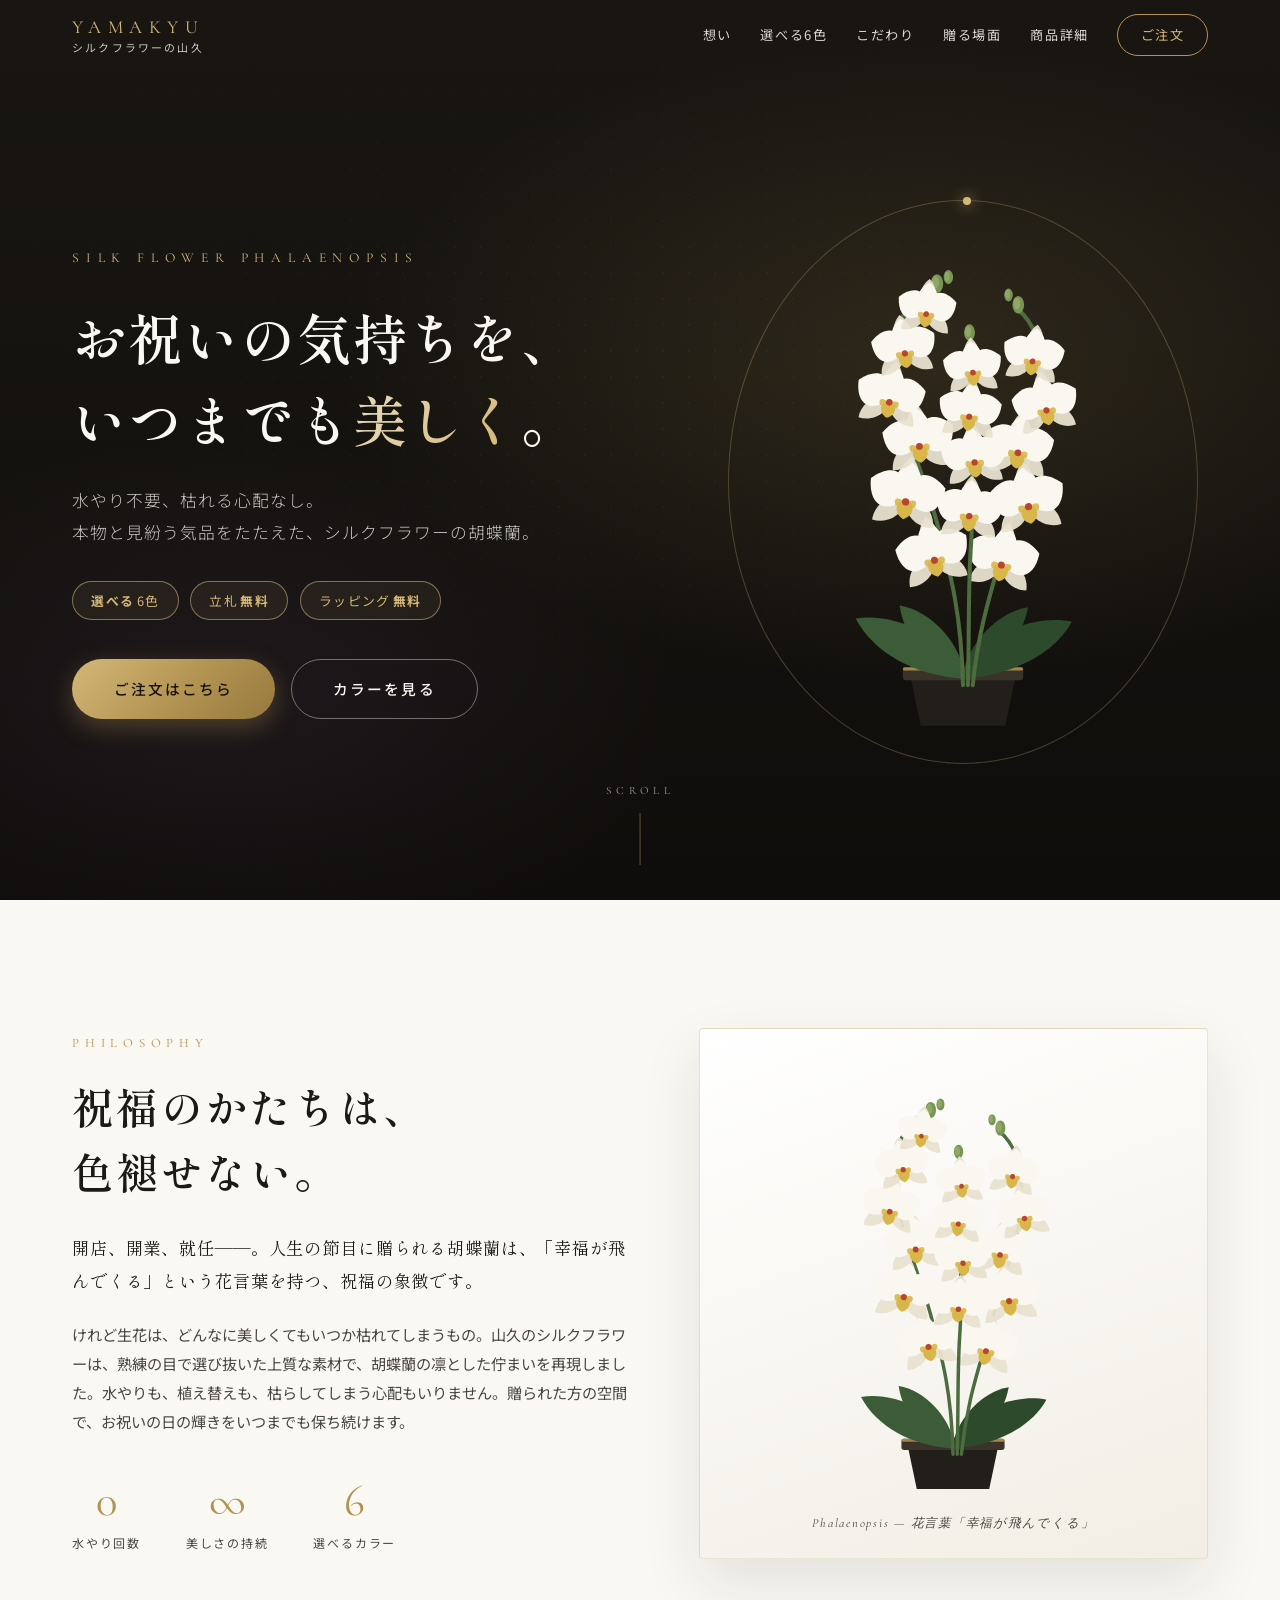
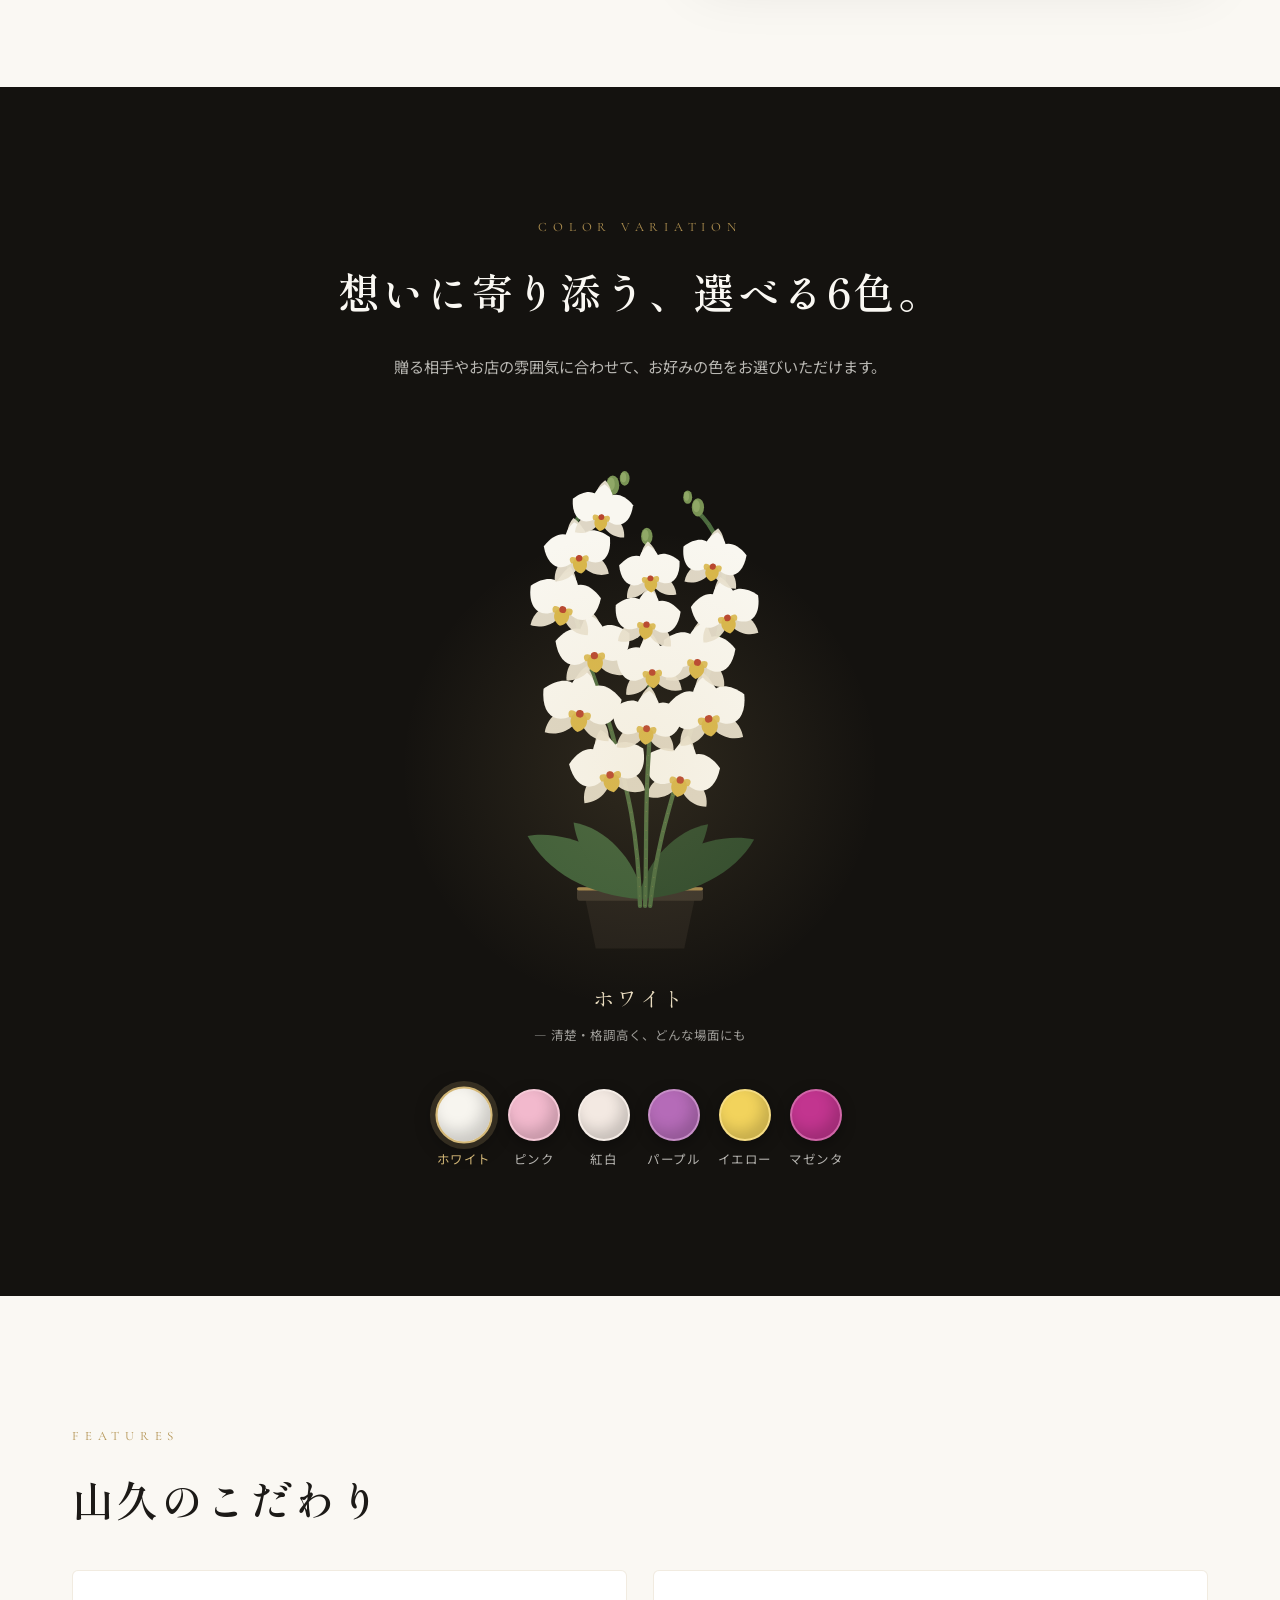
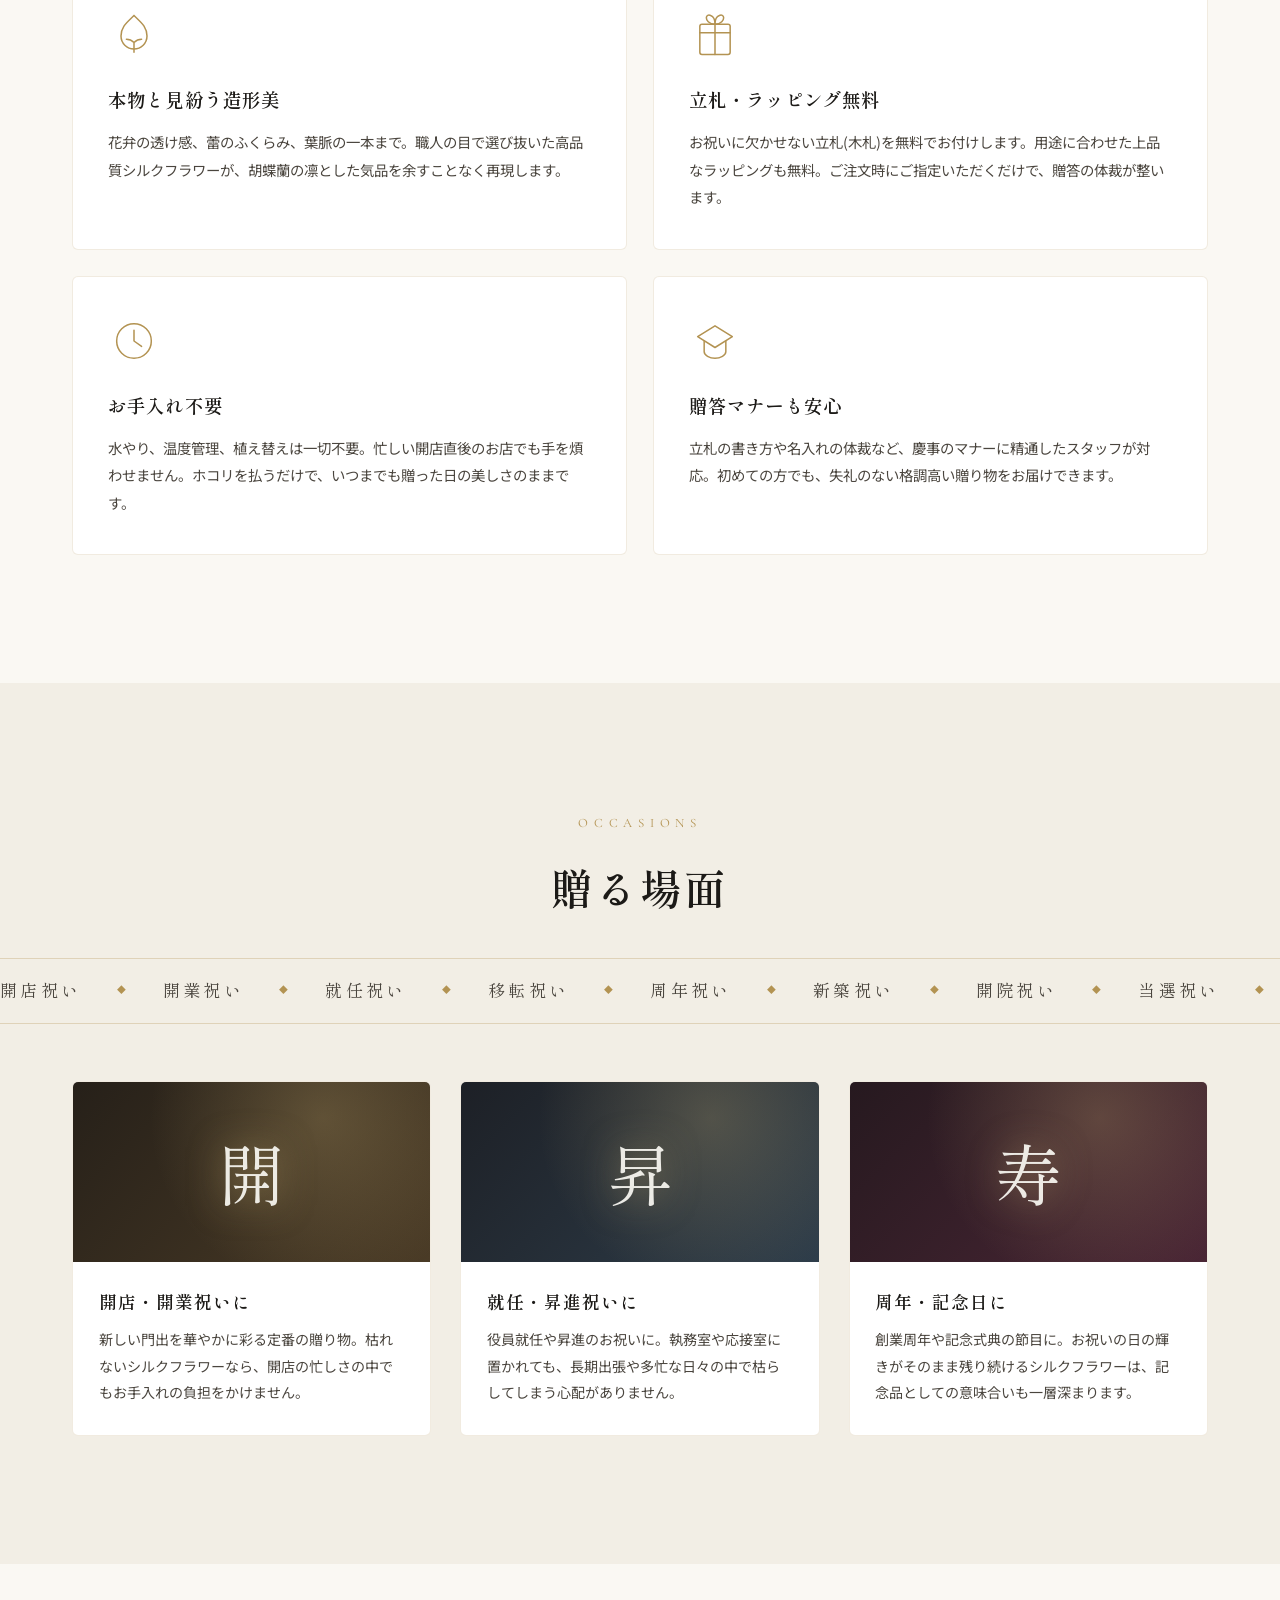
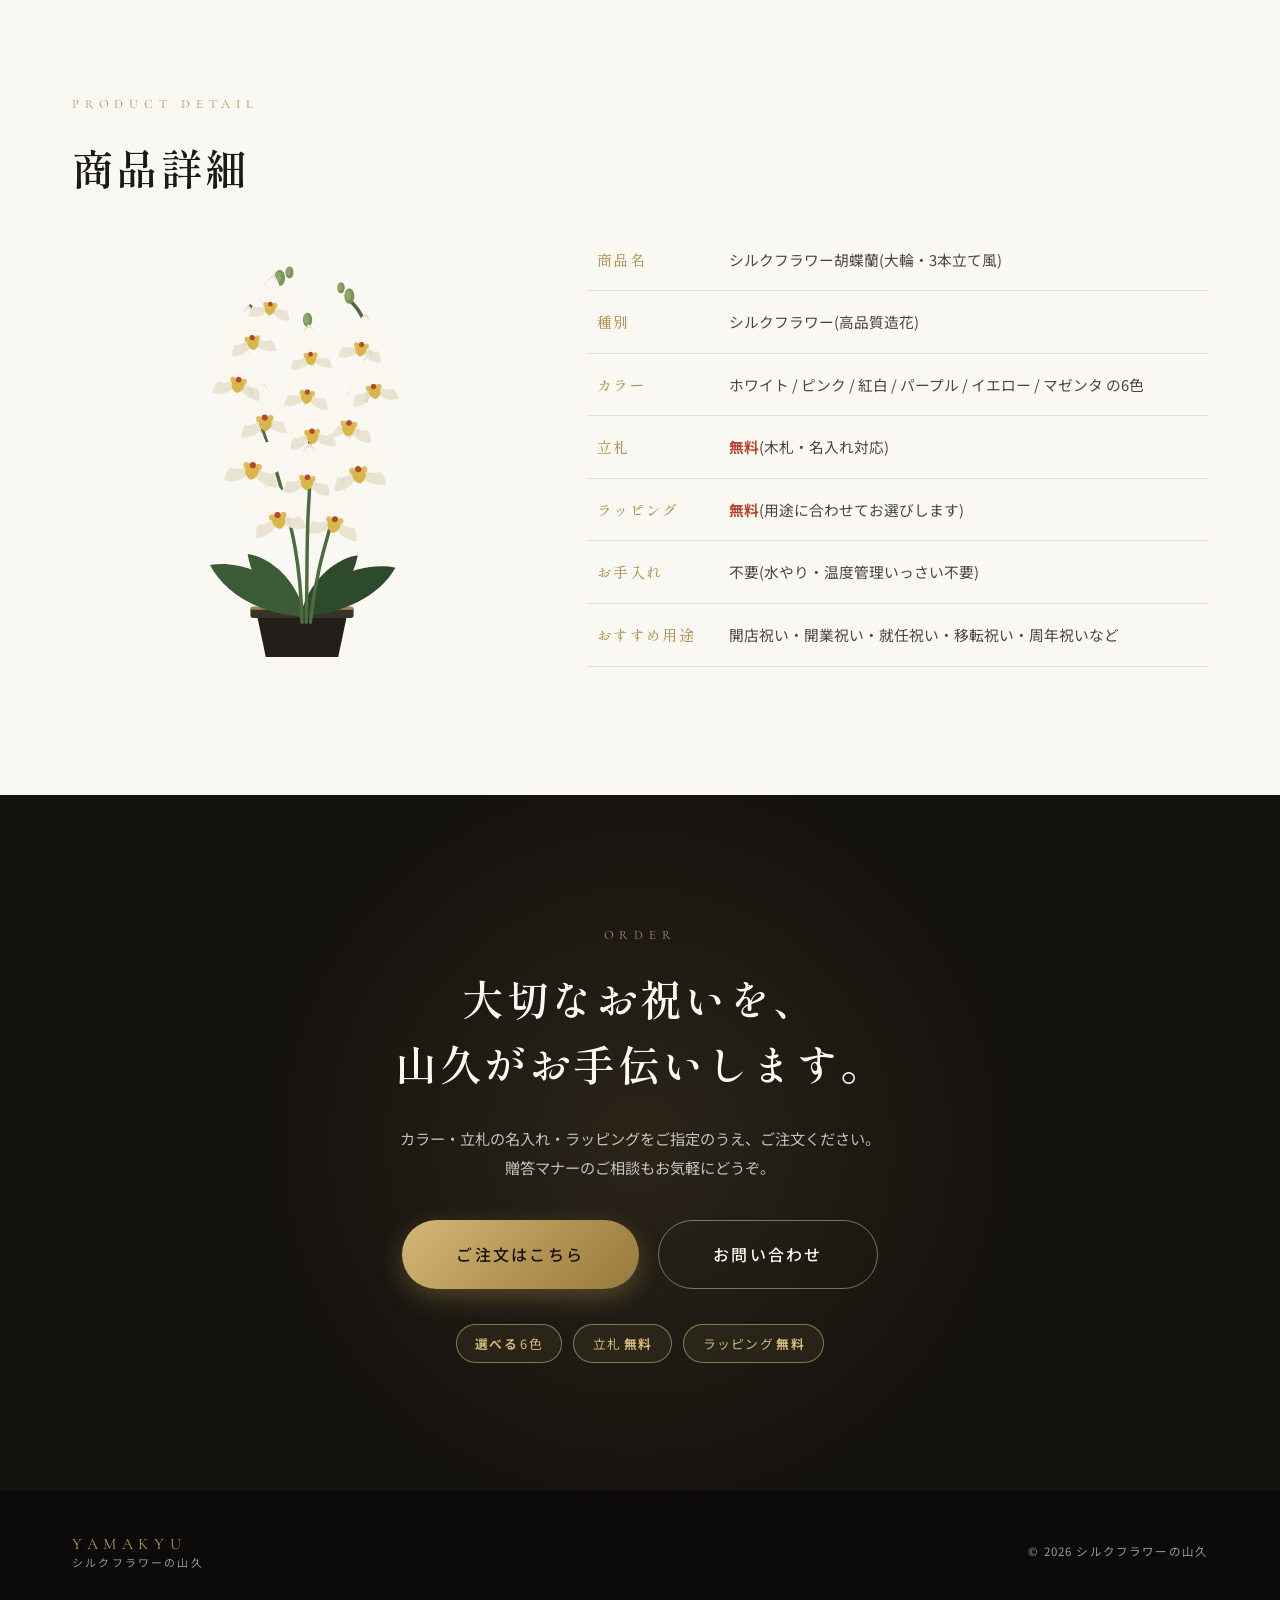
==== index.html @ a8467e7a "シルクフラワー胡蝶蘭の商品紹介LPを作成 - 高級感のあるダーク×ゴールドのモダンデザイン - SVG描画の胡蝶蘭(3本立て)と6色インタラクティブカラー切替 - 花びらパーティクル、スクロールリビー" ====
<!DOCTYPE html>
<html lang="ja">
<head>
<meta charset="UTF-8">
<meta name="viewport" content="width=device-width, initial-scale=1.0">
<title>シルクフラワーの山久 | 枯れない胡蝶蘭 — 選べる6色・立札/ラッピング無料</title>
<meta name="description" content="お祝いの気持ちを、いつまでも美しく。シルクフラワー(造花)の胡蝶蘭は水やり不要で枯れる心配なし。選べる6色、立札・ラッピング無料。開店祝い・開業祝い・就任祝いに。">
<link rel="preconnect" href="https://fonts.googleapis.com">
<link rel="preconnect" href="https://fonts.gstatic.com" crossorigin>
<link href="https://fonts.googleapis.com/css2?family=Shippori+Mincho:wght@400;500;600;700&family=Noto+Sans+JP:wght@300;400;500;700&family=Cormorant+Garamond:ital,wght@0,400;0,500;1,400&display=swap" rel="stylesheet">
<link rel="stylesheet" href="css/style.css">
<link rel="icon" href="data:image/svg+xml,<svg xmlns='http://www.w3.org/2000/svg' viewBox='0 0 100 100'><text y='.9em' font-size='90'>🌸</text></svg>">
</head>
<body>

<!-- ローディング -->
<div class="loader" id="loader">
  <div class="loader__inner">
    <span class="loader__kanji">祝</span>
    <span class="loader__line"></span>
  </div>
</div>

<!-- ヘッダー -->
<header class="header" id="header">
  <div class="header__inner">
    <a href="#top" class="header__logo">
      <span class="header__logo-en">YAMAKYU</span>
      <span class="header__logo-ja">シルクフラワーの山久</span>
    </a>
    <nav class="header__nav">
      <a href="#about">想い</a>
      <a href="#colors">選べる6色</a>
      <a href="#features">こだわり</a>
      <a href="#scenes">贈る場面</a>
      <a href="#spec">商品詳細</a>
      <a href="#order" class="header__cta">ご注文</a>
    </nav>
    <button class="header__burger" id="burger" aria-label="メニュー">
      <span></span><span></span><span></span>
    </button>
  </div>
</header>

<!-- ヒーロー -->
<section class="hero" id="top">
  <div class="hero__bg"></div>
  <div class="hero__petals" id="petals"></div>
  <div class="hero__inner">
    <div class="hero__text">
      <p class="hero__eyebrow reveal">SILK FLOWER PHALAENOPSIS</p>
      <h1 class="hero__title">
        <span class="hero__title-line"><span>お祝いの気持ちを、</span></span>
        <span class="hero__title-line"><span>いつまでも<em>美しく</em>。</span></span>
      </h1>
      <p class="hero__lead reveal">
        水やり不要、枯れる心配なし。<br>
        本物と見紛う気品をたたえた、シルクフラワーの胡蝶蘭。
      </p>
      <div class="hero__badges reveal">
        <span class="badge"><strong>選べる</strong>6色</span>
        <span class="badge">立札<strong>無料</strong></span>
        <span class="badge">ラッピング<strong>無料</strong></span>
      </div>
      <div class="hero__actions reveal">
        <a href="#order" class="btn btn--gold">ご注文はこちら</a>
        <a href="#colors" class="btn btn--ghost">カラーを見る</a>
      </div>
    </div>
    <div class="hero__visual">
      <div class="hero__orchid-frame">
        <div class="orchid-stage" id="heroOrchid"></div>
        <div class="hero__frame-ring"></div>
      </div>
    </div>
  </div>
  <div class="hero__scroll">
    <span>SCROLL</span>
    <span class="hero__scroll-line"></span>
  </div>
</section>

<!-- 想い -->
<section class="about section" id="about">
  <div class="section__inner">
    <div class="about__grid">
      <div class="about__text">
        <p class="section__eyebrow reveal">PHILOSOPHY</p>
        <h2 class="section__title reveal">祝福のかたちは、<br>色褪せない。</h2>
        <p class="about__lead reveal">
          開店、開業、就任——。人生の節目に贈られる胡蝶蘭は、「幸福が飛んでくる」という花言葉を持つ、祝福の象徴です。
        </p>
        <p class="about__body reveal">
          けれど生花は、どんなに美しくてもいつか枯れてしまうもの。山久のシルクフラワーは、熟練の目で選び抜いた上質な素材で、胡蝶蘭の凛とした佇まいを再現しました。水やりも、植え替えも、枯らしてしまう心配もいりません。贈られた方の空間で、お祝いの日の輝きをいつまでも保ち続けます。
        </p>
        <div class="about__stats reveal">
          <div class="stat">
            <span class="stat__num" data-count="0">0</span>
            <span class="stat__label">水やり回数</span>
          </div>
          <div class="stat">
            <span class="stat__num stat__num--inf">∞</span>
            <span class="stat__label">美しさの持続</span>
          </div>
          <div class="stat">
            <span class="stat__num" data-count="6">0</span>
            <span class="stat__label">選べるカラー</span>
          </div>
        </div>
      </div>
      <div class="about__visual reveal">
        <div class="about__img-frame">
          <div class="orchid-stage orchid-stage--small" id="aboutOrchid"></div>
          <span class="about__img-caption">Phalaenopsis — 花言葉「幸福が飛んでくる」</span>
        </div>
      </div>
    </div>
  </div>
</section>

<!-- 選べる6色 -->
<section class="colors section section--dark" id="colors">
  <div class="section__inner">
    <p class="section__eyebrow reveal">COLOR VARIATION</p>
    <h2 class="section__title reveal">想いに寄り添う、<br class="sp-only">選べる6色。</h2>
    <p class="colors__lead reveal">贈る相手やお店の雰囲気に合わせて、お好みの色をお選びいただけます。</p>

    <div class="colors__stage reveal">
      <div class="orchid-stage orchid-stage--large" id="colorOrchid"></div>
      <p class="colors__current" id="colorName">ホワイト<small>— 清楚・格調高く、どんな場面にも</small></p>
    </div>

    <div class="colors__picker reveal" id="colorPicker" role="tablist" aria-label="カラー選択">
      <button class="color-chip is-active" data-color="white" style="--chip:#f7f5ef" aria-label="ホワイト"><span></span>ホワイト</button>
      <button class="color-chip" data-color="pink" style="--chip:#f2b9cd" aria-label="ピンク"><span></span>ピンク</button>
      <button class="color-chip" data-color="redlip" style="--chip:#f3e9e2" aria-label="紅白" ><span></span>紅白</button>
      <button class="color-chip" data-color="purple" style="--chip:#b56bb8" aria-label="パープル"><span></span>パープル</button>
      <button class="color-chip" data-color="yellow" style="--chip:#f2d35c" aria-label="イエロー"><span></span>イエロー</button>
      <button class="color-chip" data-color="magenta" style="--chip:#c2358f" aria-label="マゼンタ"><span></span>マゼンタ</button>
    </div>
  </div>
</section>

<!-- こだわり -->
<section class="features section" id="features">
  <div class="section__inner">
    <p class="section__eyebrow reveal">FEATURES</p>
    <h2 class="section__title reveal">山久のこだわり</h2>
    <div class="features__grid">
      <article class="feature reveal">
        <div class="feature__icon">
          <svg viewBox="0 0 48 48" fill="none" stroke="currentColor" stroke-width="1.4"><path d="M24 6c6 6 12 10 12 19a12 12 0 1 1-24 0c0-9 6-13 12-19Z"/><path d="M24 40v-9m0 0c-2-2-5-3-7-3m7 3c2-2 5-3 7-3" stroke-linecap="round"/></svg>
        </div>
        <h3>本物と見紛う造形美</h3>
        <p>花弁の透け感、蕾のふくらみ、葉脈の一本まで。職人の目で選び抜いた高品質シルクフラワーが、胡蝶蘭の凛とした気品を余すことなく再現します。</p>
      </article>
      <article class="feature reveal">
        <div class="feature__icon">
          <svg viewBox="0 0 48 48" fill="none" stroke="currentColor" stroke-width="1.4"><rect x="10" y="14" width="28" height="28" rx="2"/><path d="M10 22h28M24 14v28M24 14c-6 0-8-4-8-6 0-2 2-3 4-2 3 1 4 5 4 8Zm0 0c6 0 8-4 8-6 0-2-2-3-4-2-3 1-4 5-4 8Z" stroke-linecap="round" stroke-linejoin="round"/></svg>
        </div>
        <h3>立札・ラッピング無料</h3>
        <p>お祝いに欠かせない立札(木札)を無料でお付けします。用途に合わせた上品なラッピングも無料。ご注文時にご指定いただくだけで、贈答の体裁が整います。</p>
      </article>
      <article class="feature reveal">
        <div class="feature__icon">
          <svg viewBox="0 0 48 48" fill="none" stroke="currentColor" stroke-width="1.4"><circle cx="24" cy="24" r="16"/><path d="M24 14v10l7 5" stroke-linecap="round" stroke-linejoin="round"/></svg>
        </div>
        <h3>お手入れ不要</h3>
        <p>水やり、温度管理、植え替えは一切不要。忙しい開店直後のお店でも手を煩わせません。ホコリを払うだけで、いつまでも贈った日の美しさのままです。</p>
      </article>
      <article class="feature reveal">
        <div class="feature__icon">
          <svg viewBox="0 0 48 48" fill="none" stroke="currentColor" stroke-width="1.4"><path d="M8 20l16-10 16 10-16 10L8 20Z" stroke-linejoin="round"/><path d="M14 24v10c0 3 5 6 10 6s10-3 10-6V24" stroke-linecap="round"/></svg>
        </div>
        <h3>贈答マナーも安心</h3>
        <p>立札の書き方や名入れの体裁など、慶事のマナーに精通したスタッフが対応。初めての方でも、失礼のない格調高い贈り物をお届けできます。</p>
      </article>
    </div>
  </div>
</section>

<!-- 贈る場面 -->
<section class="scenes section section--ivory" id="scenes">
  <div class="section__inner">
    <p class="section__eyebrow reveal">OCCASIONS</p>
    <h2 class="section__title reveal">贈る場面</h2>
  </div>
  <div class="scenes__marquee" aria-hidden="true">
    <div class="scenes__track">
      <span>開店祝い</span><span>◆</span><span>開業祝い</span><span>◆</span><span>就任祝い</span><span>◆</span><span>移転祝い</span><span>◆</span><span>周年祝い</span><span>◆</span><span>新築祝い</span><span>◆</span><span>開院祝い</span><span>◆</span><span>当選祝い</span><span>◆</span>
      <span>開店祝い</span><span>◆</span><span>開業祝い</span><span>◆</span><span>就任祝い</span><span>◆</span><span>移転祝い</span><span>◆</span><span>周年祝い</span><span>◆</span><span>新築祝い</span><span>◆</span><span>開院祝い</span><span>◆</span><span>当選祝い</span><span>◆</span>
    </div>
  </div>
  <div class="section__inner">
    <div class="scenes__grid">
      <article class="scene reveal">
        <div class="scene__visual scene__visual--a"><span class="scene__kanji">開</span></div>
        <h3>開店・開業祝いに</h3>
        <p>新しい門出を華やかに彩る定番の贈り物。枯れないシルクフラワーなら、開店の忙しさの中でもお手入れの負担をかけません。</p>
      </article>
      <article class="scene reveal">
        <div class="scene__visual scene__visual--b"><span class="scene__kanji">昇</span></div>
        <h3>就任・昇進祝いに</h3>
        <p>役員就任や昇進のお祝いに。執務室や応接室に置かれても、長期出張や多忙な日々の中で枯らしてしまう心配がありません。</p>
      </article>
      <article class="scene reveal">
        <div class="scene__visual scene__visual--c"><span class="scene__kanji">寿</span></div>
        <h3>周年・記念日に</h3>
        <p>創業周年や記念式典の節目に。お祝いの日の輝きがそのまま残り続けるシルクフラワーは、記念品としての意味合いも一層深まります。</p>
      </article>
    </div>
  </div>
</section>

<!-- 商品詳細 -->
<section class="spec section" id="spec">
  <div class="section__inner">
    <p class="section__eyebrow reveal">PRODUCT DETAIL</p>
    <h2 class="section__title reveal">商品詳細</h2>
    <div class="spec__grid">
      <div class="spec__visual reveal">
        <div class="orchid-stage orchid-stage--small" id="specOrchid"></div>
      </div>
      <table class="spec__table reveal">
        <tbody>
          <tr><th>商品名</th><td>シルクフラワー胡蝶蘭(大輪・3本立て風)</td></tr>
          <tr><th>種別</th><td>シルクフラワー(高品質造花)</td></tr>
          <tr><th>カラー</th><td>ホワイト / ピンク / 紅白 / パープル / イエロー / マゼンタ の6色</td></tr>
          <tr><th>立札</th><td><em>無料</em>(木札・名入れ対応)</td></tr>
          <tr><th>ラッピング</th><td><em>無料</em>(用途に合わせてお選びします)</td></tr>
          <tr><th>お手入れ</th><td>不要(水やり・温度管理いっさい不要)</td></tr>
          <tr><th>おすすめ用途</th><td>開店祝い・開業祝い・就任祝い・移転祝い・周年祝いなど</td></tr>
        </tbody>
      </table>
    </div>
  </div>
</section>

<!-- ご注文 -->
<section class="order section section--dark" id="order">
  <div class="order__glow"></div>
  <div class="section__inner order__inner">
    <p class="section__eyebrow reveal">ORDER</p>
    <h2 class="section__title reveal">大切なお祝いを、<br>山久がお手伝いします。</h2>
    <p class="order__lead reveal">
      カラー・立札の名入れ・ラッピングをご指定のうえ、ご注文ください。<br>
      贈答マナーのご相談もお気軽にどうぞ。
    </p>
    <div class="order__actions reveal">
      <a href="#" class="btn btn--gold btn--large">ご注文はこちら</a>
      <a href="#" class="btn btn--ghost btn--large">お問い合わせ</a>
    </div>
    <div class="hero__badges order__badges reveal">
      <span class="badge"><strong>選べる</strong>6色</span>
      <span class="badge">立札<strong>無料</strong></span>
      <span class="badge">ラッピング<strong>無料</strong></span>
    </div>
  </div>
</section>

<!-- フッター -->
<footer class="footer">
  <div class="footer__inner">
    <div class="footer__brand">
      <span class="footer__logo-en">YAMAKYU</span>
      <span class="footer__logo-ja">シルクフラワーの山久</span>
    </div>
    <p class="footer__copy">&copy; 2026 シルクフラワーの山久</p>
  </div>
</footer>

<script src="js/main.js"></script>
</body>
</html>
---- css/style.css ----
/* ============================================================
   シルクフラワーの山久 — 胡蝶蘭 LP
   ============================================================ */
:root {
  --ink: #1c1a17;
  --ink-soft: #4a453e;
  --ivory: #faf8f3;
  --ivory-deep: #f2eee5;
  --gold: #b39352;
  --gold-bright: #d4b878;
  --gold-pale: #e9dcc0;
  --dark: #14120f;
  --dark-2: #1e1b16;
  --white: #ffffff;

  /* 胡蝶蘭のカラー(JSで切替) */
  --petal-main: #f9f7f0;
  --petal-edge: #eee9db;
  --petal-lip: #d8b64a;
  --petal-center: #b8452e;

  --font-serif: "Shippori Mincho", "Hiragino Mincho ProN", serif;
  --font-sans: "Noto Sans JP", "Hiragino Kaku Gothic ProN", sans-serif;
  --font-en: "Cormorant Garamond", serif;

  --ease-out: cubic-bezier(0.22, 1, 0.36, 1);
  --ease-smooth: cubic-bezier(0.65, 0, 0.35, 1);
}

* { margin: 0; padding: 0; box-sizing: border-box; }

html { scroll-behavior: smooth; }

body {
  font-family: var(--font-sans);
  color: var(--ink);
  background: var(--ivory);
  line-height: 1.9;
  font-weight: 400;
  overflow-x: hidden;
  -webkit-font-smoothing: antialiased;
}

img, svg { max-width: 100%; display: block; }
a { color: inherit; text-decoration: none; }
button { font-family: inherit; cursor: pointer; border: none; background: none; }

.sp-only { display: none; }

/* ------------------------------------------------------------
   Loader
------------------------------------------------------------ */
.loader {
  position: fixed; inset: 0; z-index: 1000;
  background: var(--dark);
  display: flex; align-items: center; justify-content: center;
  transition: opacity 0.9s var(--ease-smooth), visibility 0.9s;
}
.loader.is-done { opacity: 0; visibility: hidden; pointer-events: none; }
.loader__inner { text-align: center; }
.loader__kanji {
  font-family: var(--font-serif);
  font-size: clamp(3rem, 8vw, 5rem);
  color: var(--gold-bright);
  display: block;
  opacity: 0;
  animation: loaderKanji 1.4s var(--ease-out) 0.15s forwards;
}
.loader__line {
  display: block; width: 0; height: 1px; margin: 1.2rem auto 0;
  background: linear-gradient(90deg, transparent, var(--gold), transparent);
  animation: loaderLine 1.2s var(--ease-smooth) 0.4s forwards;
}
@keyframes loaderKanji {
  from { opacity: 0; transform: translateY(16px) scale(0.96); filter: blur(6px); }
  to   { opacity: 1; transform: none; filter: none; }
}
@keyframes loaderLine { to { width: 120px; } }

/* ------------------------------------------------------------
   Header
------------------------------------------------------------ */
.header {
  position: fixed; top: 0; left: 0; right: 0; z-index: 100;
  transition: background 0.5s, box-shadow 0.5s, transform 0.5s var(--ease-smooth);
  transform: translateY(-100%);
}
.header.is-visible { transform: none; }
.header.is-scrolled {
  background: rgba(20, 18, 15, 0.82);
  backdrop-filter: blur(14px);
  -webkit-backdrop-filter: blur(14px);
  box-shadow: 0 1px 0 rgba(212, 184, 120, 0.18);
}
.header__inner {
  max-width: 1200px; margin: 0 auto; padding: 0.9rem 2rem;
  display: flex; align-items: center; justify-content: space-between;
}
.header__logo { display: flex; flex-direction: column; line-height: 1.3; }
.header__logo-en {
  font-family: var(--font-en); font-size: 1.15rem; letter-spacing: 0.35em;
  color: var(--gold-bright);
}
.header__logo-ja { font-size: 0.68rem; letter-spacing: 0.2em; color: rgba(250, 248, 243, 0.8); }
.header__nav { display: flex; align-items: center; gap: 1.8rem; }
.header__nav a {
  font-size: 0.82rem; letter-spacing: 0.12em; color: rgba(250, 248, 243, 0.85);
  position: relative; padding: 0.3rem 0;
  transition: color 0.3s;
}
.header__nav a::after {
  content: ""; position: absolute; left: 0; bottom: 0; width: 100%; height: 1px;
  background: var(--gold-bright);
  transform: scaleX(0); transform-origin: right;
  transition: transform 0.4s var(--ease-smooth);
}
.header__nav a:hover { color: var(--gold-bright); }
.header__nav a:hover::after { transform: scaleX(1); transform-origin: left; }
.header__nav .header__cta {
  border: 1px solid var(--gold); border-radius: 999px;
  padding: 0.45rem 1.4rem; color: var(--gold-bright);
  transition: background 0.35s, color 0.35s;
}
.header__nav .header__cta::after { display: none; }
.header__nav .header__cta:hover { background: var(--gold); color: var(--dark); }
.header__burger { display: none; }

/* ------------------------------------------------------------
   共通
------------------------------------------------------------ */
.section { padding: clamp(5rem, 10vw, 8.5rem) 0; position: relative; }
.section__inner { max-width: 1200px; margin: 0 auto; padding: 0 2rem; }
.section__eyebrow {
  font-family: var(--font-en); font-size: 0.8rem; letter-spacing: 0.45em;
  color: var(--gold); margin-bottom: 1.2rem;
}
.section__title {
  font-family: var(--font-serif); font-weight: 600;
  font-size: clamp(1.7rem, 4vw, 2.6rem);
  line-height: 1.55; letter-spacing: 0.06em;
  margin-bottom: 1.8rem;
}
.section--dark { background: var(--dark); color: var(--ivory); }
.section--dark .section__title { color: var(--ivory); }
.section--ivory { background: var(--ivory-deep); }

.btn {
  display: inline-flex; align-items: center; justify-content: center;
  padding: 0.95rem 2.6rem; border-radius: 999px;
  font-size: 0.92rem; letter-spacing: 0.14em; font-weight: 500;
  position: relative; overflow: hidden;
  transition: transform 0.35s var(--ease-out), box-shadow 0.35s, color 0.35s, background 0.35s, border-color 0.35s;
}
.btn--gold {
  background: linear-gradient(135deg, var(--gold-bright), var(--gold) 55%, #96793e);
  color: var(--dark);
  box-shadow: 0 8px 24px rgba(179, 147, 82, 0.35);
}
.btn--gold::before {
  content: ""; position: absolute; inset: 0;
  background: linear-gradient(110deg, transparent 30%, rgba(255,255,255,0.55) 50%, transparent 70%);
  transform: translateX(-120%);
  transition: transform 0.7s var(--ease-smooth);
}
.btn--gold:hover { transform: translateY(-3px); box-shadow: 0 14px 32px rgba(179, 147, 82, 0.5); }
.btn--gold:hover::before { transform: translateX(120%); }
.btn--ghost {
  border: 1px solid currentColor; color: inherit;
}
.btn--ghost:hover { background: rgba(179, 147, 82, 0.12); border-color: var(--gold); color: var(--gold); transform: translateY(-3px); }
.hero .btn--ghost, .order .btn--ghost { color: var(--ivory); border-color: rgba(250,248,243,0.4); }
.hero .btn--ghost:hover, .order .btn--ghost:hover { color: var(--gold-bright); border-color: var(--gold-bright); background: rgba(212,184,120,0.08); }
.btn--large { padding: 1.15rem 3.4rem; font-size: 1rem; }

.badge {
  display: inline-flex; align-items: center; gap: 0.2em;
  border: 1px solid rgba(212, 184, 120, 0.55);
  color: var(--gold-bright);
  border-radius: 999px; padding: 0.4rem 1.15rem;
  font-size: 0.8rem; letter-spacing: 0.1em;
  background: rgba(212, 184, 120, 0.07);
}
.badge strong { font-weight: 700; }

/* スクロール連動リビール */
.reveal {
  opacity: 0; transform: translateY(34px);
  transition: opacity 1s var(--ease-out), transform 1s var(--ease-out);
}
.reveal.is-inview { opacity: 1; transform: none; }

/* ------------------------------------------------------------
   Hero
------------------------------------------------------------ */
.hero {
  min-height: 100svh;
  display: flex; flex-direction: column; justify-content: center;
  position: relative;
  background: var(--dark);
  color: var(--ivory);
  overflow: hidden;
}
.hero__bg {
  position: absolute; inset: 0;
  background:
    radial-gradient(ellipse 70% 55% at 72% 40%, rgba(179, 147, 82, 0.16), transparent 65%),
    radial-gradient(ellipse 55% 45% at 18% 78%, rgba(120, 82, 130, 0.12), transparent 65%),
    linear-gradient(180deg, #191612, var(--dark) 55%, #0f0d0b);
}
.hero__bg::after {
  content: ""; position: absolute; inset: 0;
  background-image: radial-gradient(rgba(212,184,120,0.05) 1px, transparent 1px);
  background-size: 26px 26px;
  mask-image: radial-gradient(ellipse 80% 70% at 50% 40%, #000, transparent 75%);
  -webkit-mask-image: radial-gradient(ellipse 80% 70% at 50% 40%, #000, transparent 75%);
}
.hero__inner {
  position: relative; z-index: 2;
  max-width: 1200px; margin: 0 auto; padding: 8rem 2rem 4rem;
  display: grid; grid-template-columns: 1.1fr 0.9fr; gap: 3rem; align-items: center;
  width: 100%;
}
.hero__eyebrow {
  font-family: var(--font-en); letter-spacing: 0.5em; font-size: 0.85rem;
  color: var(--gold-bright); margin-bottom: 1.6rem;
}
.hero__title {
  font-family: var(--font-serif); font-weight: 600;
  font-size: clamp(2rem, 4.6vw, 3.4rem);
  line-height: 1.5; letter-spacing: 0.04em;
  margin-bottom: 1.6rem;
}
.hero__title em {
  font-style: normal;
  background: linear-gradient(120deg, var(--gold-pale), var(--gold-bright), var(--gold-pale));
  background-size: 200% auto;
  -webkit-background-clip: text; background-clip: text;
  -webkit-text-fill-color: transparent; color: transparent;
  animation: goldShimmer 4s linear infinite;
}
@keyframes goldShimmer { to { background-position: 200% center; } }
.hero__title-line { display: block; overflow: hidden; }
.hero__title-line > span {
  display: inline-block; transform: translateY(110%);
  animation: titleUp 1.1s var(--ease-out) forwards;
}
.hero__title-line:nth-child(2) > span { animation-delay: 0.18s; }
@keyframes titleUp { to { transform: none; } }
.hero__lead {
  color: rgba(250, 248, 243, 0.78);
  font-size: clamp(0.95rem, 1.6vw, 1.05rem);
  font-weight: 300; letter-spacing: 0.06em;
  margin-bottom: 2rem;
}
.hero__badges { display: flex; flex-wrap: wrap; gap: 0.7rem; margin-bottom: 2.4rem; }
.hero__actions { display: flex; flex-wrap: wrap; gap: 1rem; }

.hero__visual { display: flex; justify-content: center; }
.hero__orchid-frame { position: relative; width: min(420px, 90%); aspect-ratio: 5 / 6; }
.hero__frame-ring {
  position: absolute; inset: -6%;
  border: 1px solid rgba(212, 184, 120, 0.28);
  border-radius: 50%;
  animation: ringSpin 26s linear infinite;
}
.hero__frame-ring::before {
  content: ""; position: absolute; top: -4px; left: 50%;
  width: 8px; height: 8px; border-radius: 50%;
  background: var(--gold-bright);
  box-shadow: 0 0 14px rgba(212, 184, 120, 0.9);
}
@keyframes ringSpin { to { transform: rotate(360deg); } }

/* 浮遊する花びら */
.hero__petals { position: absolute; inset: 0; z-index: 1; pointer-events: none; }
.petal {
  position: absolute; top: -6%;
  width: 16px; height: 12px;
  background: radial-gradient(ellipse at 35% 35%, var(--pcol, #f2e8d8), rgba(242, 232, 216, 0.25));
  border-radius: 60% 40% 55% 45% / 50% 55% 45% 50%;
  opacity: 0;
  animation: petalFall var(--dur, 12s) linear var(--delay, 0s) infinite;
}
@keyframes petalFall {
  0%   { opacity: 0; transform: translate(0, 0) rotate(0deg) scale(var(--pscale, 1)); }
  8%   { opacity: 0.85; }
  85%  { opacity: 0.55; }
  100% { opacity: 0; transform: translate(var(--drift, 60px), 112vh) rotate(var(--spin, 540deg)) scale(var(--pscale, 1)); }
}

.hero__scroll {
  position: absolute; bottom: 2.2rem; left: 50%; transform: translateX(-50%);
  z-index: 3; display: flex; flex-direction: column; align-items: center; gap: 0.7rem;
  font-family: var(--font-en); font-size: 0.7rem; letter-spacing: 0.4em;
  color: rgba(250,248,243,0.6);
}
.hero__scroll-line { width: 1px; height: 52px; background: rgba(212,184,120,0.4); position: relative; overflow: hidden; }
.hero__scroll-line::after {
  content: ""; position: absolute; top: -100%; left: 0; width: 100%; height: 100%;
  background: var(--gold-bright);
  animation: scrollDrop 2s var(--ease-smooth) infinite;
}
@keyframes scrollDrop { to { top: 100%; } }

/* ------------------------------------------------------------
   胡蝶蘭 SVG ステージ
------------------------------------------------------------ */
.orchid-stage { width: 100%; height: 100%; }
.orchid-stage svg { width: 100%; height: 100%; overflow: visible; }
.orchid-stage--small { width: min(360px, 100%); aspect-ratio: 5 / 6; margin: 0 auto; }
.orchid-stage--large { width: min(440px, 92vw); aspect-ratio: 5 / 6; margin: 0 auto; }

.orchid-stage .petal-main { fill: var(--petal-main); transition: fill 0.8s var(--ease-smooth); }
.orchid-stage .petal-edge { fill: var(--petal-edge); transition: fill 0.8s var(--ease-smooth); }
.orchid-stage .petal-lip  { fill: var(--petal-lip);  transition: fill 0.8s var(--ease-smooth); }
.orchid-stage .petal-center { fill: var(--petal-center); transition: fill 0.8s var(--ease-smooth); }

.orchid-flower { transform-box: fill-box; transform-origin: center; animation: flowerSway 7s ease-in-out infinite; }
.orchid-flower:nth-child(2n) { animation-delay: -2.4s; animation-duration: 8s; }
.orchid-flower:nth-child(3n) { animation-delay: -4.8s; animation-duration: 9s; }
@keyframes flowerSway {
  0%, 100% { transform: rotate(-1.6deg); }
  50%      { transform: rotate(1.6deg); }
}

/* ------------------------------------------------------------
   About
------------------------------------------------------------ */
.about__grid { display: grid; grid-template-columns: 1.05fr 0.95fr; gap: 4rem; align-items: center; }
.about__lead {
  font-family: var(--font-serif); font-size: 1.08rem; letter-spacing: 0.05em;
  color: var(--ink); margin-bottom: 1.4rem;
}
.about__body { color: var(--ink-soft); font-size: 0.95rem; margin-bottom: 2.6rem; }
.about__stats { display: flex; gap: 2.8rem; }
.stat { text-align: center; }
.stat__num {
  font-family: var(--font-en); font-size: 2.8rem; line-height: 1.1;
  color: var(--gold); display: block;
}
.stat__label { font-size: 0.75rem; letter-spacing: 0.15em; color: var(--ink-soft); }
.about__img-frame {
  background: linear-gradient(160deg, #ffffff, var(--ivory-deep));
  border: 1px solid rgba(179, 147, 82, 0.25);
  border-radius: 4px;
  padding: 2.2rem 1.6rem 1.4rem;
  box-shadow: 0 24px 60px rgba(28, 26, 23, 0.1);
  text-align: center;
}
.about__img-caption {
  display: block; margin-top: 1rem;
  font-family: var(--font-en); font-size: 0.78rem; letter-spacing: 0.14em;
  color: var(--ink-soft); font-style: italic;
}

/* ------------------------------------------------------------
   Colors
------------------------------------------------------------ */
.colors { text-align: center; }
.colors__lead { color: rgba(250,248,243,0.72); font-size: 0.95rem; margin-bottom: 3rem; }
.colors__stage { position: relative; margin-bottom: 2.6rem; }
.colors__stage::before {
  content: ""; position: absolute; left: 50%; top: 55%;
  width: min(520px, 90vw); height: min(520px, 90vw);
  transform: translate(-50%, -50%);
  background: radial-gradient(circle, rgba(212, 184, 120, 0.14), transparent 65%);
  pointer-events: none;
}
.colors__current {
  font-family: var(--font-serif); font-size: 1.3rem; letter-spacing: 0.12em;
  color: var(--gold-pale); margin-top: 1.4rem;
  transition: opacity 0.4s;
}
.colors__current small {
  display: block; font-family: var(--font-sans); font-size: 0.78rem;
  letter-spacing: 0.08em; color: rgba(250,248,243,0.6); margin-top: 0.3rem;
}
.colors__current.is-fading { opacity: 0; }

.colors__picker { display: flex; flex-wrap: wrap; justify-content: center; gap: 1.1rem; }
.color-chip {
  display: flex; flex-direction: column; align-items: center; gap: 0.55rem;
  color: rgba(250,248,243,0.7); font-size: 0.78rem; letter-spacing: 0.12em;
  transition: color 0.3s, transform 0.3s var(--ease-out);
}
.color-chip span {
  width: 52px; height: 52px; border-radius: 50%;
  background: var(--chip);
  border: 2px solid rgba(250, 248, 243, 0.25);
  box-shadow: inset -6px -8px 14px rgba(0,0,0,0.18), 0 4px 14px rgba(0,0,0,0.35);
  transition: transform 0.35s var(--ease-out), border-color 0.35s, box-shadow 0.35s;
}
.color-chip:hover { transform: translateY(-4px); color: var(--ivory); }
.color-chip:hover span { border-color: var(--gold-bright); }
.color-chip.is-active { color: var(--gold-bright); }
.color-chip.is-active span {
  border-color: var(--gold-bright);
  box-shadow: inset -6px -8px 14px rgba(0,0,0,0.18), 0 0 0 5px rgba(212,184,120,0.18), 0 4px 18px rgba(0,0,0,0.4);
  transform: scale(1.1);
}

/* ------------------------------------------------------------
   Features
------------------------------------------------------------ */
.features__grid {
  display: grid; grid-template-columns: repeat(2, 1fr); gap: 1.6rem;
  margin-top: 2.4rem;
}
.feature {
  background: #ffffff;
  border: 1px solid rgba(179, 147, 82, 0.18);
  border-radius: 6px;
  padding: 2.4rem 2.2rem;
  position: relative; overflow: hidden;
  transition: transform 0.5s var(--ease-out), box-shadow 0.5s;
}
.feature::before {
  content: ""; position: absolute; top: 0; left: 0; right: 0; height: 2px;
  background: linear-gradient(90deg, transparent, var(--gold), transparent);
  transform: scaleX(0);
  transition: transform 0.6s var(--ease-smooth);
}
.feature:hover { transform: translateY(-6px); box-shadow: 0 22px 48px rgba(28, 26, 23, 0.12); }
.feature:hover::before { transform: scaleX(1); }
.feature__icon {
  width: 52px; height: 52px; color: var(--gold);
  margin-bottom: 1.3rem;
}
.feature h3 {
  font-family: var(--font-serif); font-size: 1.15rem; font-weight: 600;
  letter-spacing: 0.06em; margin-bottom: 0.7rem;
}
.feature p { font-size: 0.9rem; color: var(--ink-soft); }

/* ------------------------------------------------------------
   Scenes
------------------------------------------------------------ */
.scenes { text-align: center; }
.scenes__marquee {
  overflow: hidden; white-space: nowrap;
  border-top: 1px solid rgba(179, 147, 82, 0.3);
  border-bottom: 1px solid rgba(179, 147, 82, 0.3);
  padding: 1rem 0; margin: 2.4rem 0 3.6rem;
}
.scenes__track {
  display: inline-flex; align-items: center; gap: 2.2rem;
  animation: marquee 30s linear infinite;
}
.scenes__track span {
  font-family: var(--font-serif); font-size: 1.05rem; letter-spacing: 0.2em;
  color: var(--ink-soft);
}
.scenes__track span:nth-child(2n) { font-size: 0.55rem; color: var(--gold); }
@keyframes marquee { to { transform: translateX(-50%); } }

.scenes__grid { display: grid; grid-template-columns: repeat(3, 1fr); gap: 1.8rem; text-align: left; }
.scene {
  background: #fff; border-radius: 6px; overflow: hidden;
  border: 1px solid rgba(179, 147, 82, 0.18);
  transition: transform 0.5s var(--ease-out), box-shadow 0.5s;
}
.scene:hover { transform: translateY(-6px); box-shadow: 0 22px 48px rgba(28,26,23,0.13); }
.scene__visual {
  height: 180px; display: flex; align-items: center; justify-content: center;
  position: relative; overflow: hidden;
}
.scene__visual--a { background: linear-gradient(135deg, #262019, #4a3b26); }
.scene__visual--b { background: linear-gradient(135deg, #1d2026, #2e3d4a); }
.scene__visual--c { background: linear-gradient(135deg, #26191f, #4a2635); }
.scene__visual::after {
  content: ""; position: absolute; inset: 0;
  background: radial-gradient(circle at 70% 20%, rgba(212,184,120,0.25), transparent 60%);
}
.scene__kanji {
  font-family: var(--font-serif); font-size: 4.2rem; color: rgba(250, 248, 243, 0.92);
  text-shadow: 0 0 34px rgba(212, 184, 120, 0.55);
  position: relative; z-index: 1;
  transition: transform 0.6s var(--ease-out);
}
.scene:hover .scene__kanji { transform: scale(1.12) rotate(-3deg); }
.scene h3 {
  font-family: var(--font-serif); font-size: 1.1rem; font-weight: 600;
  letter-spacing: 0.06em; padding: 1.4rem 1.6rem 0.5rem;
}
.scene p { font-size: 0.88rem; color: var(--ink-soft); padding: 0 1.6rem 1.8rem; }

/* ------------------------------------------------------------
   Spec
------------------------------------------------------------ */
.spec__grid {
  display: grid; grid-template-columns: 0.85fr 1.15fr; gap: 3.5rem; align-items: center;
  margin-top: 1.5rem;
}
.spec__table { width: 100%; border-collapse: collapse; font-size: 0.92rem; }
.spec__table th, .spec__table td {
  padding: 1.05rem 0.6rem; text-align: left; vertical-align: top;
  border-bottom: 1px solid rgba(179, 147, 82, 0.25);
}
.spec__table th {
  width: 9em; font-weight: 500; letter-spacing: 0.1em; color: var(--gold);
  font-family: var(--font-serif); white-space: nowrap;
}
.spec__table td { color: var(--ink-soft); }
.spec__table em { font-style: normal; color: #b8452e; font-weight: 700; }

/* ------------------------------------------------------------
   Order
------------------------------------------------------------ */
.order { text-align: center; overflow: hidden; }
.order__glow {
  position: absolute; left: 50%; top: 50%;
  width: 900px; height: 900px; transform: translate(-50%, -50%);
  background: radial-gradient(circle, rgba(179, 147, 82, 0.14), transparent 60%);
  pointer-events: none;
  animation: glowPulse 6s ease-in-out infinite;
}
@keyframes glowPulse {
  0%, 100% { opacity: 0.7; transform: translate(-50%, -50%) scale(1); }
  50%      { opacity: 1;   transform: translate(-50%, -50%) scale(1.08); }
}
.order__inner { position: relative; z-index: 1; }
.order__lead { color: rgba(250,248,243,0.75); font-size: 0.95rem; margin-bottom: 2.4rem; }
.order__actions { display: flex; justify-content: center; flex-wrap: wrap; gap: 1.2rem; margin-bottom: 2.2rem; }
.order__badges { justify-content: center; margin-bottom: 0; }

/* ------------------------------------------------------------
   Footer
------------------------------------------------------------ */
.footer { background: #0d0b09; color: rgba(250,248,243,0.6); }
.footer__inner {
  max-width: 1200px; margin: 0 auto; padding: 2.6rem 2rem;
  display: flex; align-items: center; justify-content: space-between; gap: 1rem;
}
.footer__brand { display: flex; flex-direction: column; line-height: 1.4; }
.footer__logo-en { font-family: var(--font-en); letter-spacing: 0.35em; color: var(--gold); font-size: 1rem; }
.footer__logo-ja { font-size: 0.68rem; letter-spacing: 0.2em; }
.footer__copy { font-size: 0.72rem; letter-spacing: 0.1em; }

/* ------------------------------------------------------------
   Responsive
------------------------------------------------------------ */
@media (max-width: 900px) {
  .sp-only { display: inline; }

  .header__nav {
    position: fixed; inset: 0;
    background: rgba(13, 11, 9, 0.96);
    backdrop-filter: blur(16px);
    flex-direction: column; justify-content: center; gap: 2.2rem;
    opacity: 0; visibility: hidden;
    transition: opacity 0.45s, visibility 0.45s;
  }
  .header__nav.is-open { opacity: 1; visibility: visible; }
  .header__nav a { font-size: 1.05rem; }
  .header__burger {
    display: flex; flex-direction: column; gap: 6px;
    position: relative; z-index: 110; padding: 0.4rem;
  }
  .header__burger span {
    display: block; width: 26px; height: 1.5px; background: var(--gold-bright);
    transition: transform 0.4s var(--ease-smooth), opacity 0.3s;
  }
  .header__burger.is-open span:nth-child(1) { transform: translateY(7.5px) rotate(45deg); }
  .header__burger.is-open span:nth-child(2) { opacity: 0; }
  .header__burger.is-open span:nth-child(3) { transform: translateY(-7.5px) rotate(-45deg); }

  .hero__inner { grid-template-columns: 1fr; padding-top: 7rem; gap: 1.5rem; text-align: center; }
  .hero__badges, .hero__actions { justify-content: center; }
  .hero__orchid-frame { width: min(300px, 78vw); }

  .about__grid, .spec__grid { grid-template-columns: 1fr; gap: 2.6rem; }
  .about__stats { justify-content: center; }
  .features__grid { grid-template-columns: 1fr; }
  .scenes__grid { grid-template-columns: 1fr; }
  .footer__inner { flex-direction: column; text-align: center; }
}

@media (prefers-reduced-motion: reduce) {
  *, *::before, *::after {
    animation-duration: 0.01ms !important;
    animation-iteration-count: 1 !important;
    transition-duration: 0.01ms !important;
  }
  html { scroll-behavior: auto; }
  .reveal { opacity: 1; transform: none; }
}
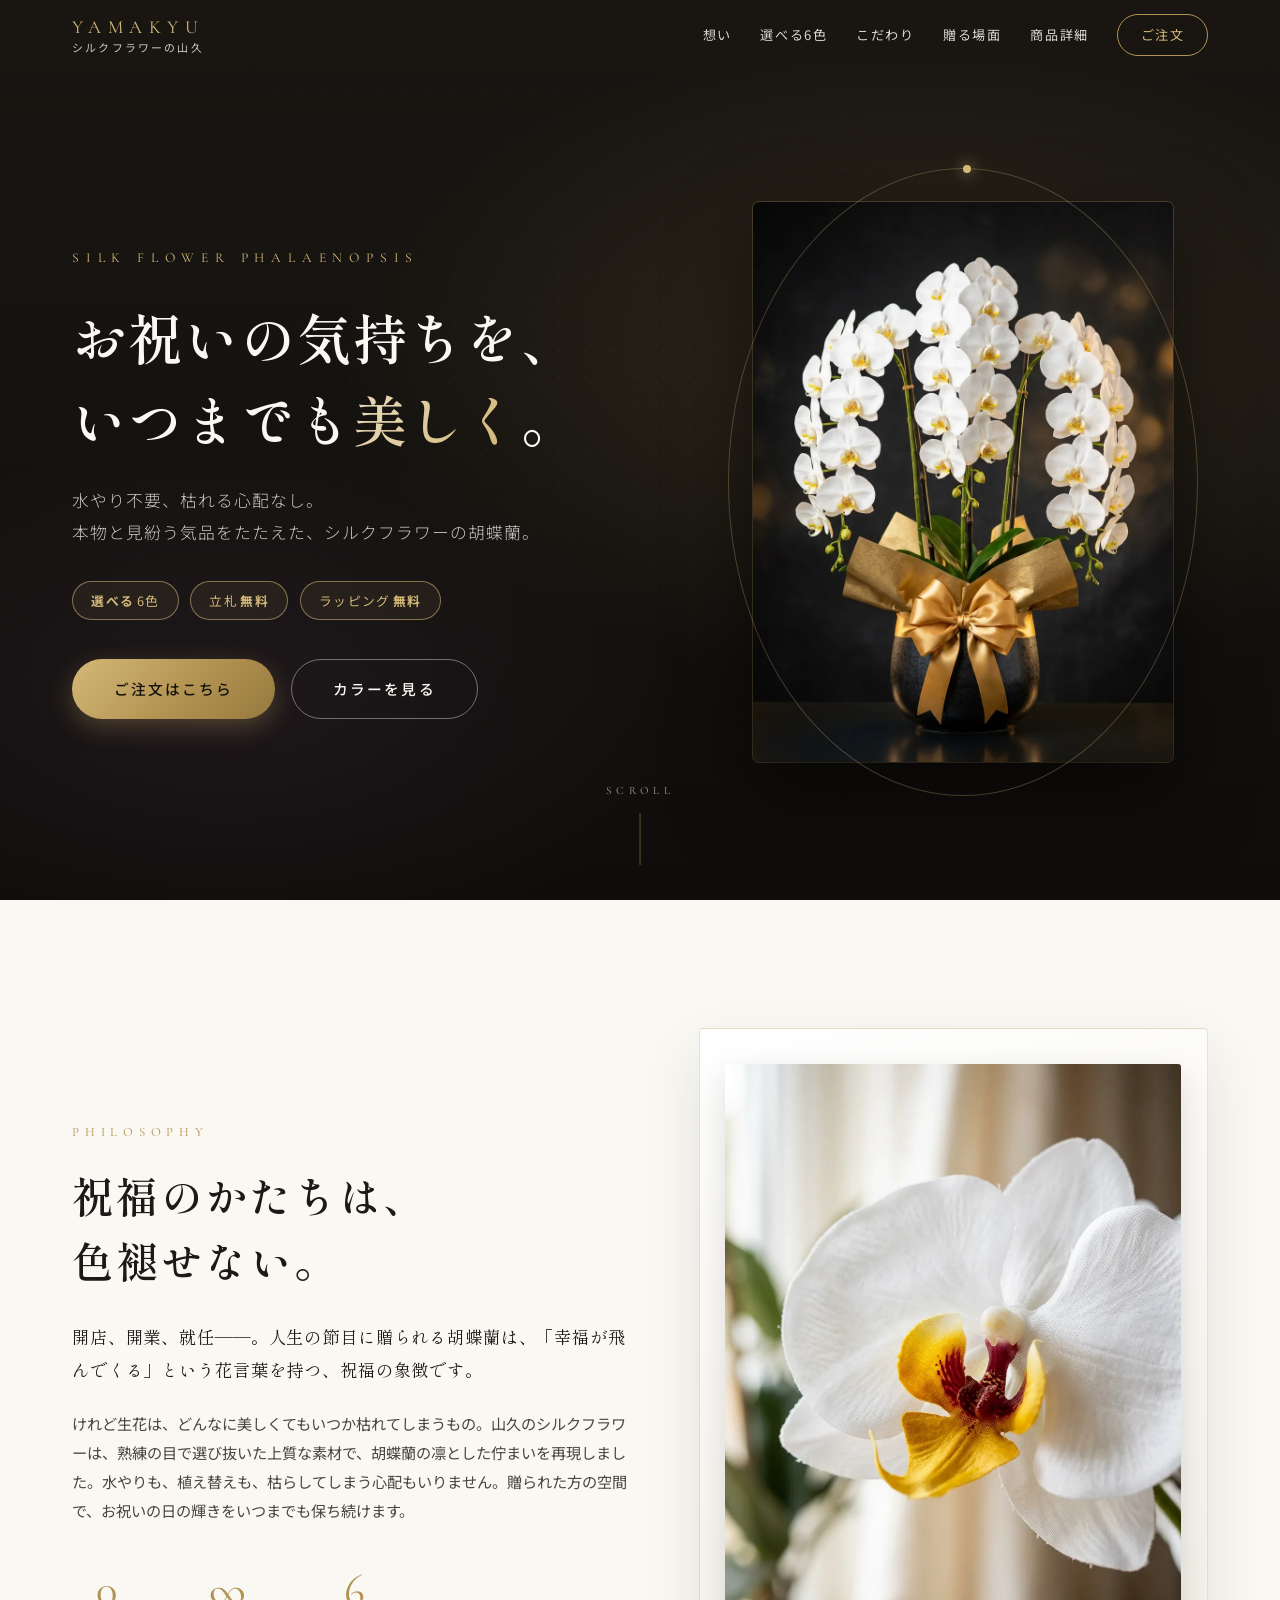
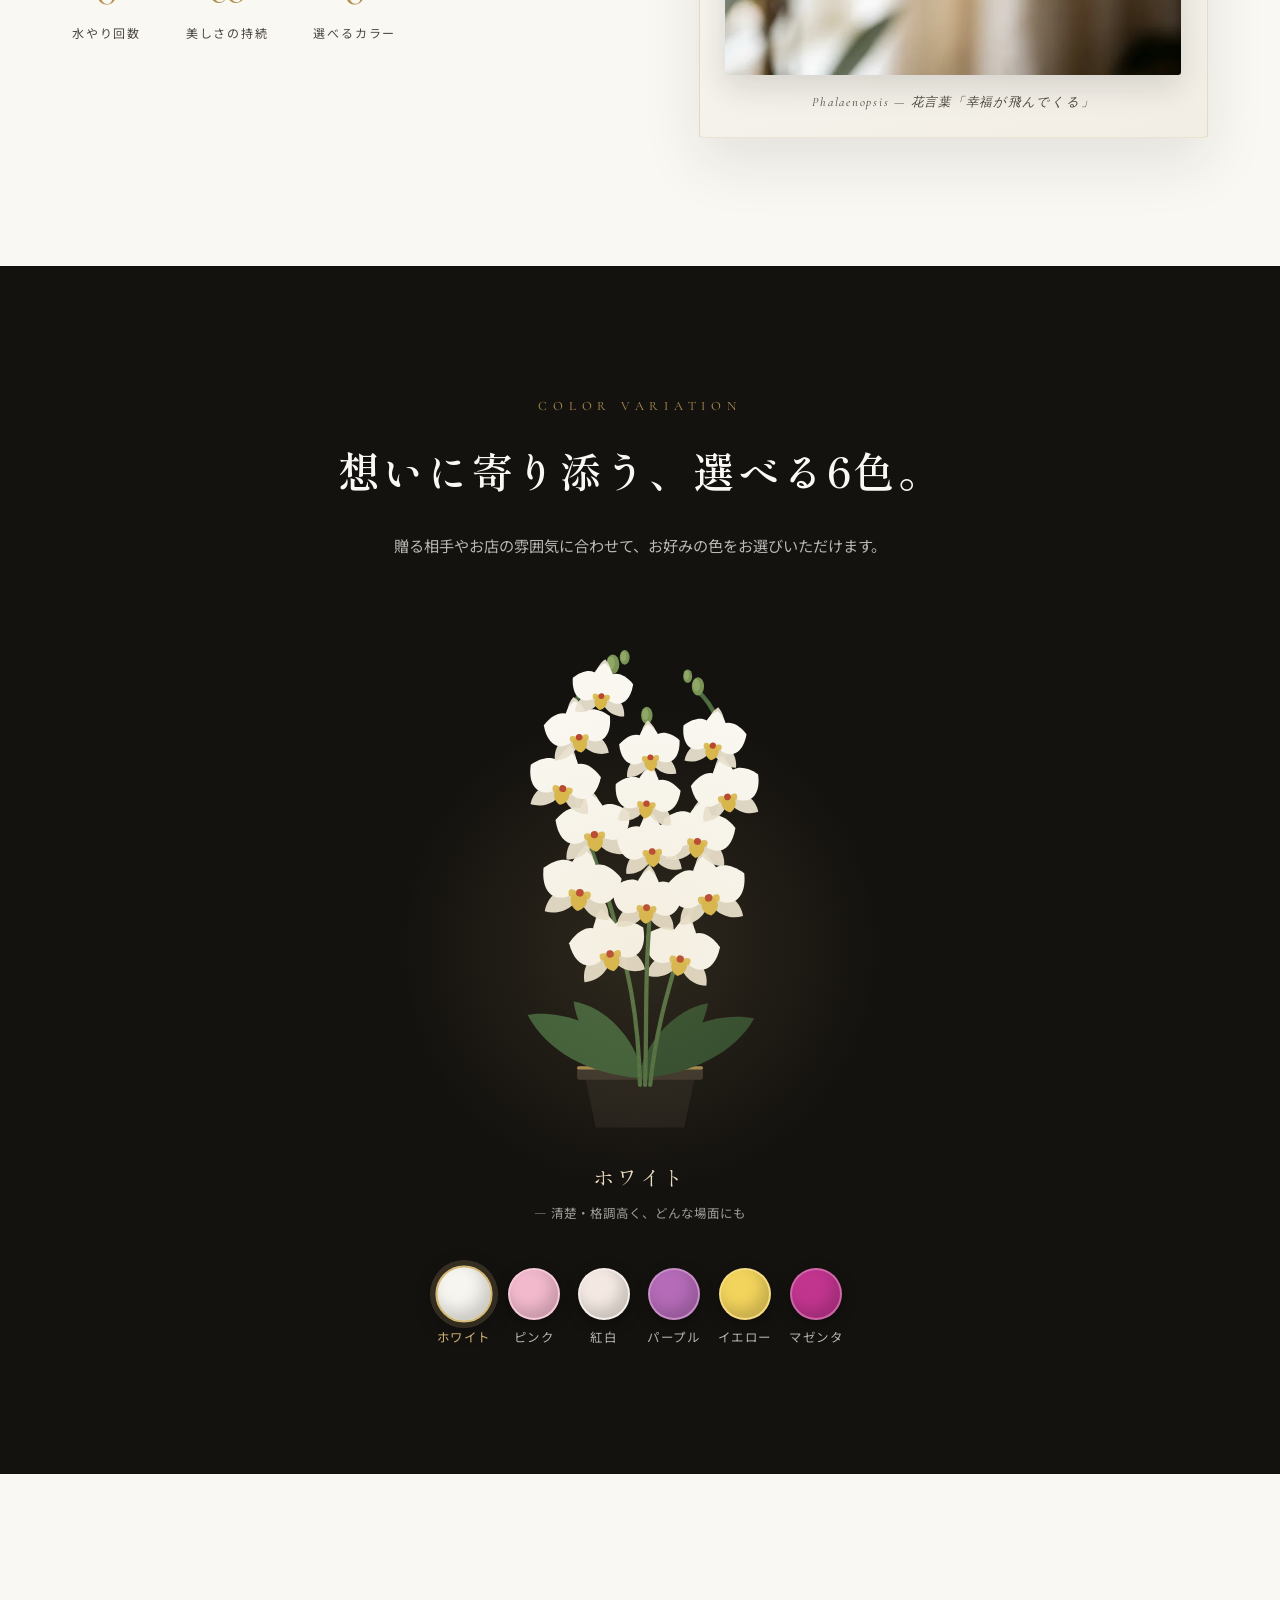
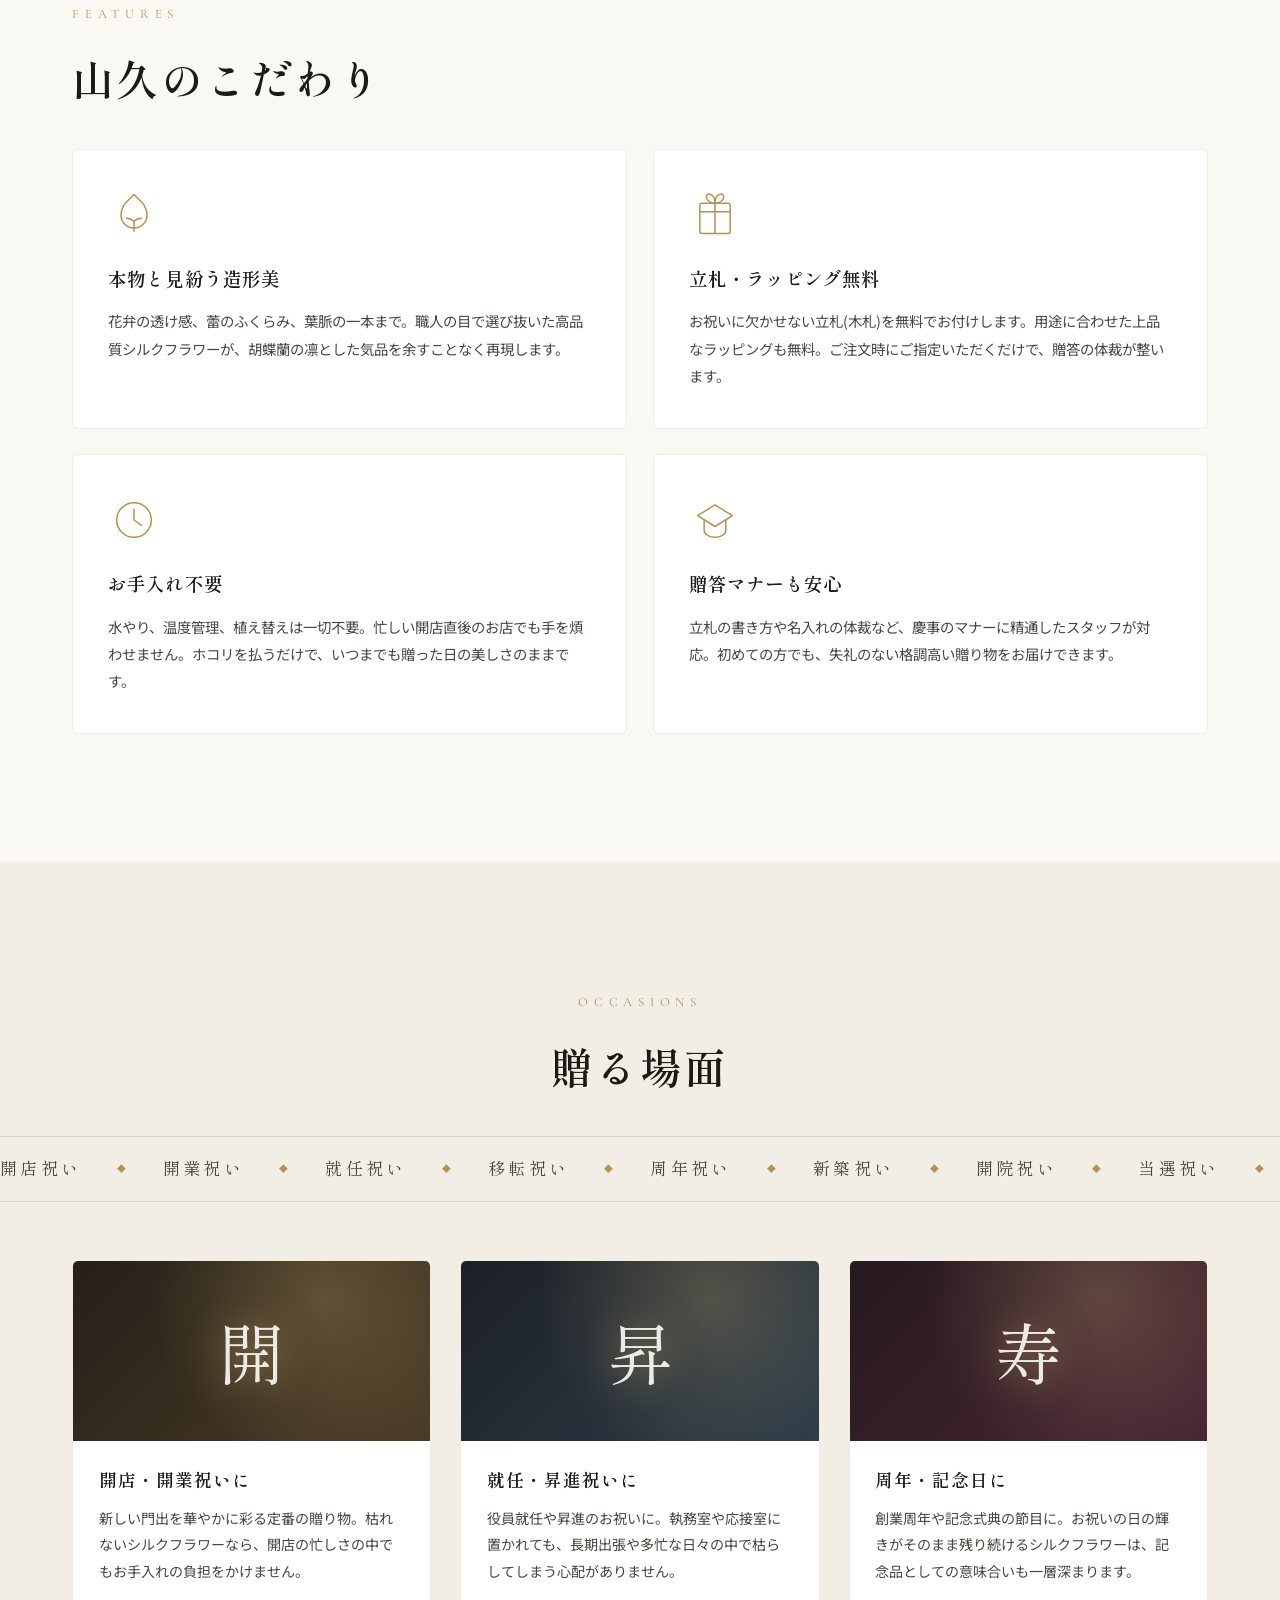
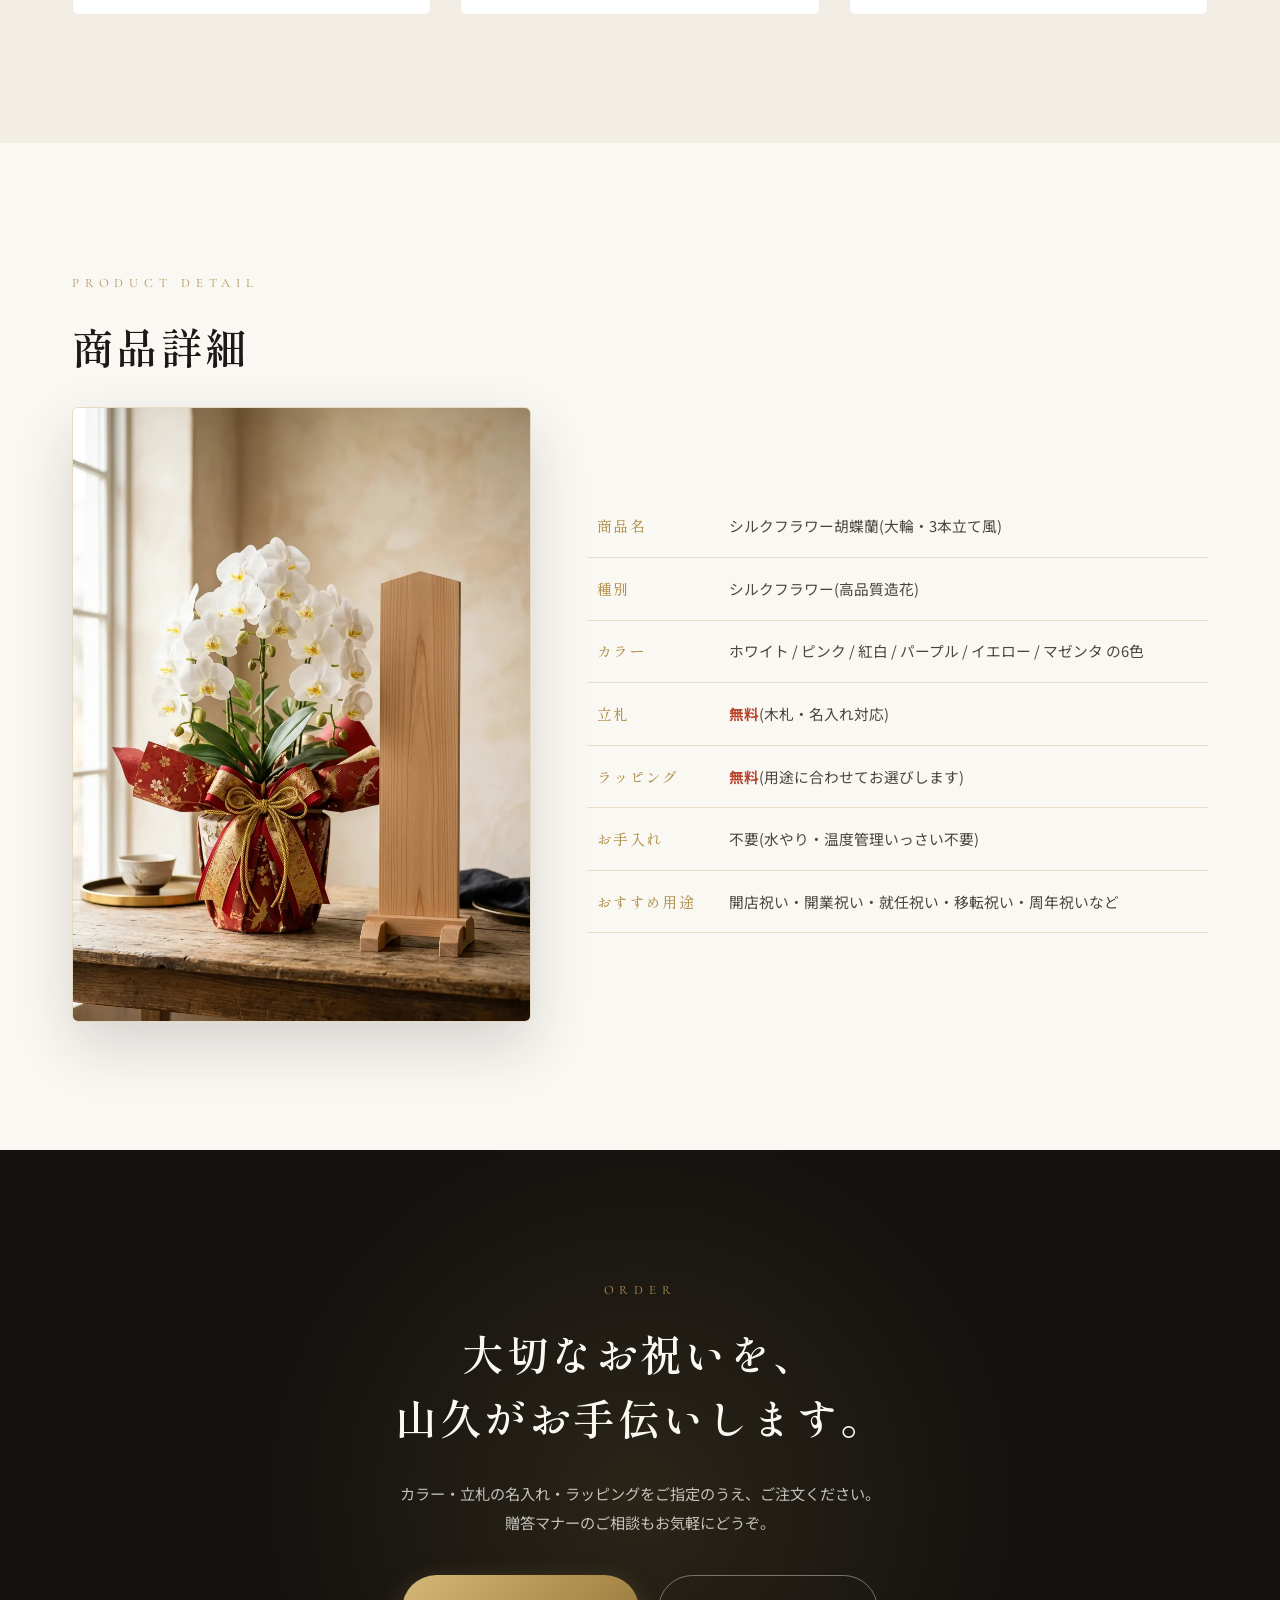
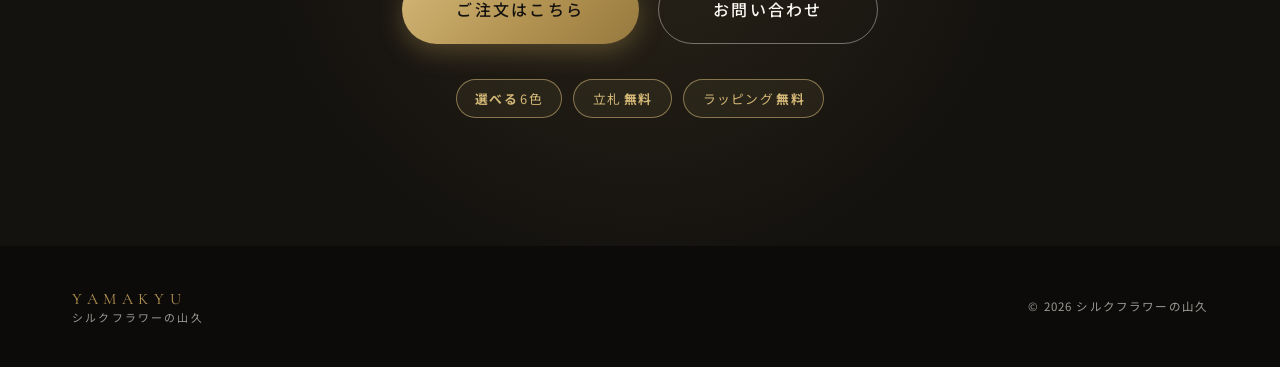
==== commit eb2d44d8: "Higgsfieldで生成した商品写真をヒーロー・想い・商品詳細に組み込み - assets/ に生成画像3点をWebP圧縮して追加(計約220KB) - カラー切替セクションは6色連動のインタラクテ" ====
--- a/index.html
+++ b/index.html
@@ -69,7 +69,7 @@
     </div>
     <div class="hero__visual">
       <div class="hero__orchid-frame">
-        <div class="orchid-stage" id="heroOrchid"></div>
+        <img class="hero__photo" src="assets/hero-orchid.webp" alt="シルクフラワー胡蝶蘭 3本立て(ホワイト)" width="900" height="1206">
         <div class="hero__frame-ring"></div>
       </div>
     </div>
@@ -110,7 +110,7 @@
       </div>
       <div class="about__visual reveal">
         <div class="about__img-frame">
-          <div class="orchid-stage orchid-stage--small" id="aboutOrchid"></div>
+          <img class="about__photo" src="assets/detail-orchid.webp" alt="シルクフラワー胡蝶蘭の花弁クローズアップ" width="900" height="1206" loading="lazy">
           <span class="about__img-caption">Phalaenopsis — 花言葉「幸福が飛んでくる」</span>
         </div>
       </div>
@@ -219,7 +219,7 @@
     <h2 class="section__title reveal">商品詳細</h2>
     <div class="spec__grid">
       <div class="spec__visual reveal">
-        <div class="orchid-stage orchid-stage--small" id="specOrchid"></div>
+        <img class="spec__photo" src="assets/gift-orchid.webp" alt="ラッピングと立札付きの胡蝶蘭ギフト" width="900" height="1206" loading="lazy">
       </div>
       <table class="spec__table reveal">
         <tbody>
--- a/css/style.css
+++ b/css/style.css
@@ -256,7 +256,17 @@
 .hero__actions { display: flex; flex-wrap: wrap; gap: 1rem; }
 
 .hero__visual { display: flex; justify-content: center; }
-.hero__orchid-frame { position: relative; width: min(420px, 90%); aspect-ratio: 5 / 6; }
+.hero__orchid-frame { position: relative; width: min(420px, 90%); aspect-ratio: 3 / 4; }
+.hero__photo {
+  width: 100%; height: 100%; object-fit: cover;
+  border-radius: 6px;
+  box-shadow: 0 30px 80px rgba(0, 0, 0, 0.55), 0 0 0 1px rgba(212, 184, 120, 0.25);
+  animation: photoFloat 7s ease-in-out infinite;
+}
+@keyframes photoFloat {
+  0%, 100% { transform: translateY(0); }
+  50%      { transform: translateY(-12px); }
+}
 .hero__frame-ring {
   position: absolute; inset: -6%;
   border: 1px solid rgba(212, 184, 120, 0.28);
@@ -347,6 +357,10 @@
   box-shadow: 0 24px 60px rgba(28, 26, 23, 0.1);
   text-align: center;
 }
+.about__photo {
+  width: 100%; height: auto; border-radius: 3px;
+  box-shadow: 0 12px 32px rgba(28, 26, 23, 0.14);
+}
 .about__img-caption {
   display: block; margin-top: 1rem;
   font-family: var(--font-en); font-size: 0.78rem; letter-spacing: 0.14em;
@@ -491,6 +505,13 @@
   display: grid; grid-template-columns: 0.85fr 1.15fr; gap: 3.5rem; align-items: center;
   margin-top: 1.5rem;
 }
+.spec__photo {
+  width: 100%; height: auto; border-radius: 6px;
+  border: 1px solid rgba(179, 147, 82, 0.3);
+  box-shadow: 0 24px 60px rgba(28, 26, 23, 0.16);
+  transition: transform 0.6s var(--ease-out), box-shadow 0.6s;
+}
+.spec__photo:hover { transform: scale(1.02); box-shadow: 0 30px 70px rgba(28, 26, 23, 0.22); }
 .spec__table { width: 100%; border-collapse: collapse; font-size: 0.92rem; }
 .spec__table th, .spec__table td {
   padding: 1.05rem 0.6rem; text-align: left; vertical-align: top;
